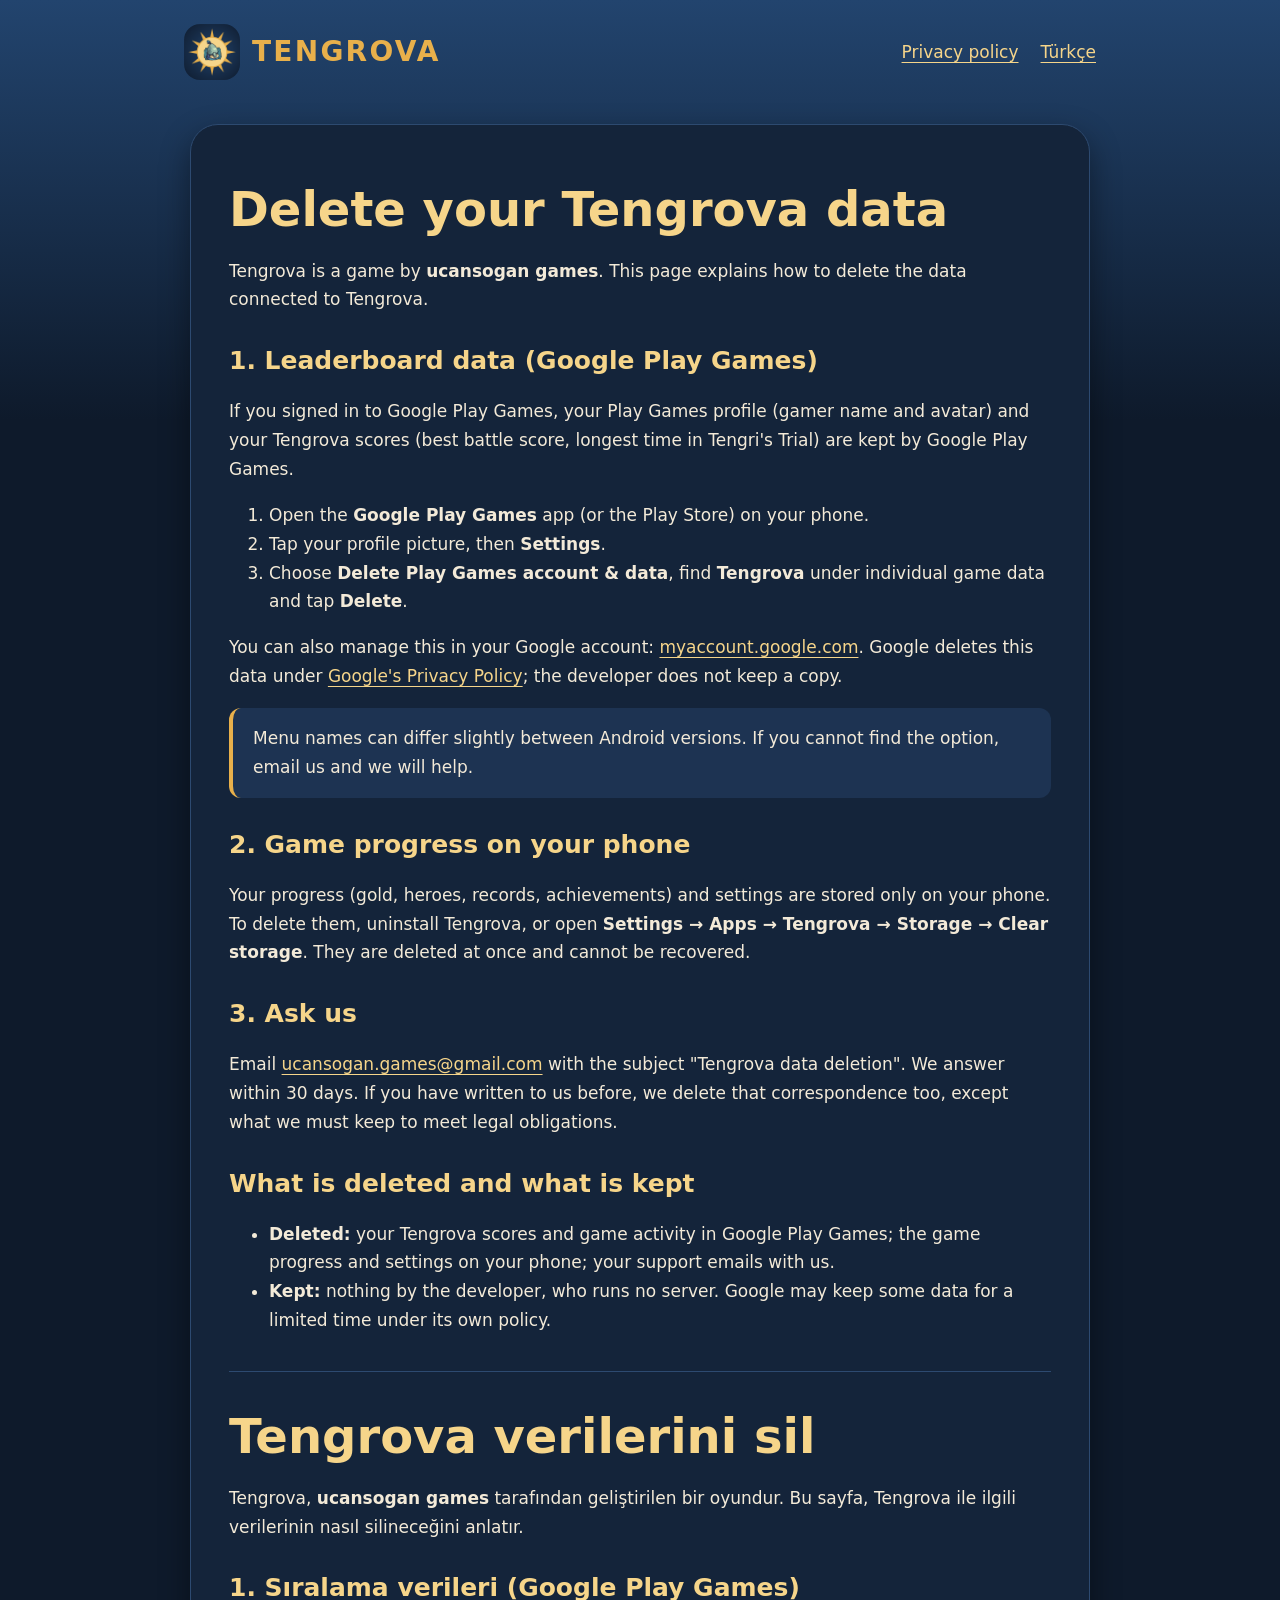
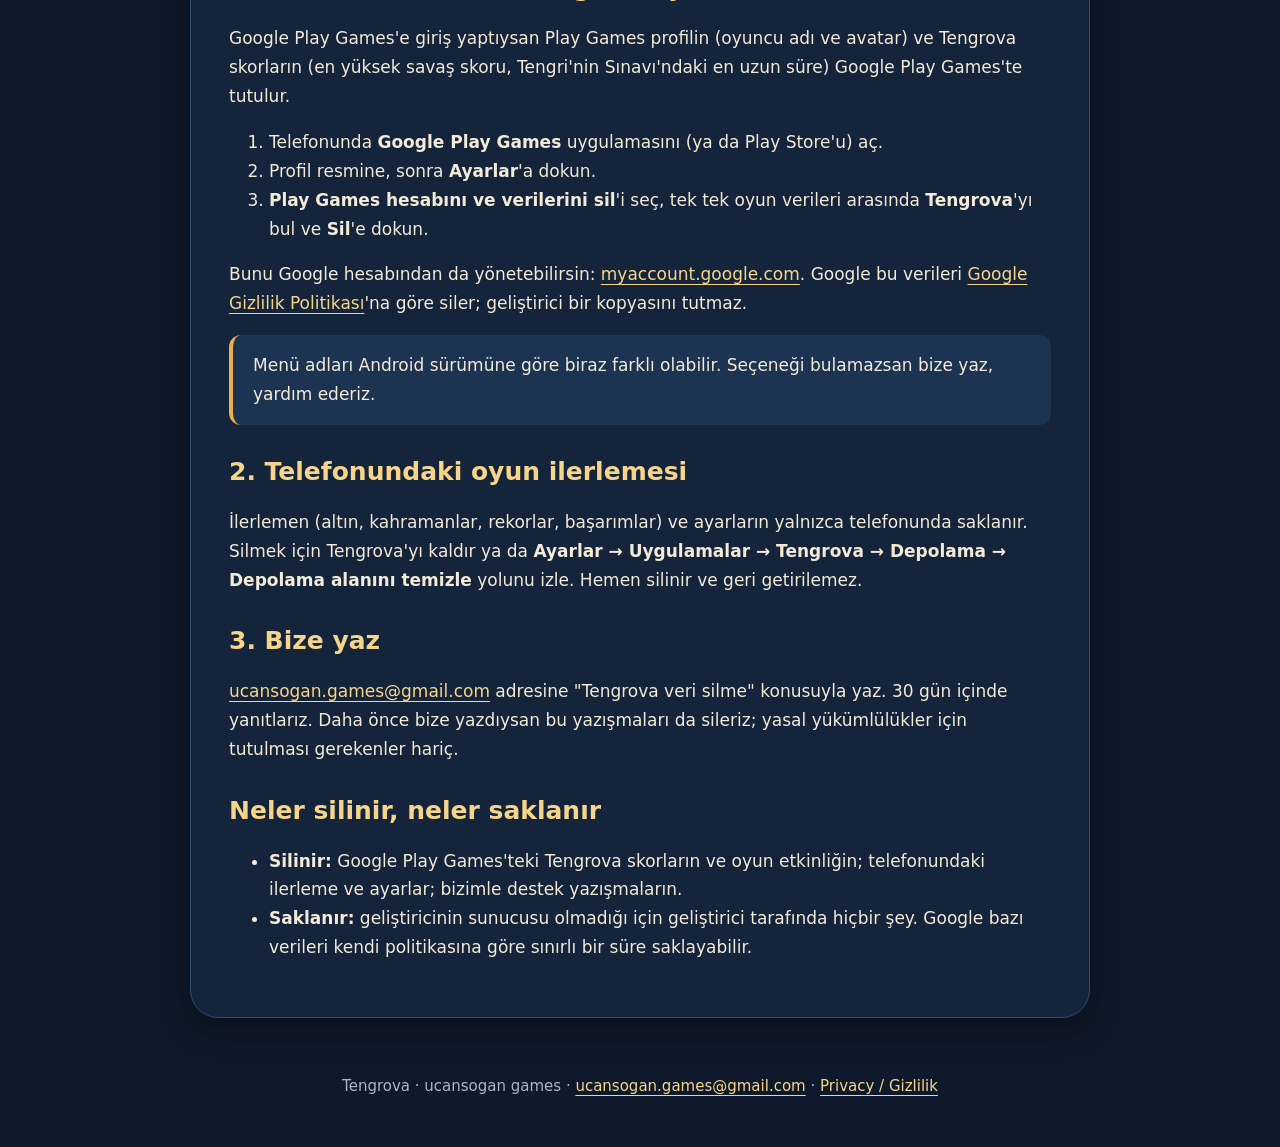
==== delete-data.html @ e9bf5656 "." ====
<!doctype html>
<html lang="en"><head><meta charset="utf-8"><meta name="viewport" content="width=device-width,initial-scale=1"><title>Tengrova — Delete your data / Verilerini sil</title><link rel="stylesheet" href="styles.css"><link rel="icon" type="image/png" href="icon.png"></head>
<body><header><a class="brand" href="index.html"><img src="icon.png" alt="" width="56" height="56">TENGROVA</a><nav aria-label="Main"><a href="privacy.html">Privacy policy</a><a href="#turkce" lang="tr">Türkçe</a></nav></header><main>

<h1>Delete your Tengrova data</h1>
<p>Tengrova is a game by <strong>ucansogan games</strong>. This page explains how to delete the data connected to Tengrova.</p>

<h2>1. Leaderboard data (Google Play Games)</h2>
<p>If you signed in to Google Play Games, your Play Games profile (gamer name and avatar) and your Tengrova scores (best battle score, longest time in Tengri's Trial) are kept by Google Play Games.</p>
<ol>
<li>Open the <strong>Google Play Games</strong> app (or the Play Store) on your phone.</li>
<li>Tap your profile picture, then <strong>Settings</strong>.</li>
<li>Choose <strong>Delete Play Games account &amp; data</strong>, find <strong>Tengrova</strong> under individual game data and tap <strong>Delete</strong>.</li>
</ol>
<p>You can also manage this in your Google account: <a href="https://myaccount.google.com/">myaccount.google.com</a>. Google deletes this data under <a href="https://policies.google.com/privacy">Google's Privacy Policy</a>; the developer does not keep a copy.</p>
<p class="note">Menu names can differ slightly between Android versions. If you cannot find the option, email us and we will help.</p>

<h2>2. Game progress on your phone</h2>
<p>Your progress (gold, heroes, records, achievements) and settings are stored only on your phone. To delete them, uninstall Tengrova, or open <strong>Settings → Apps → Tengrova → Storage → Clear storage</strong>. They are deleted at once and cannot be recovered.</p>

<h2>3. Ask us</h2>
<p>Email <a href="mailto:ucansogan.games@gmail.com?subject=Tengrova%20data%20deletion">ucansogan.games@gmail.com</a> with the subject "Tengrova data deletion". We answer within 30 days. If you have written to us before, we delete that correspondence too, except what we must keep to meet legal obligations.</p>

<h2>What is deleted and what is kept</h2>
<ul>
<li><strong>Deleted:</strong> your Tengrova scores and game activity in Google Play Games; the game progress and settings on your phone; your support emails with us.</li>
<li><strong>Kept:</strong> nothing by the developer, who runs no server. Google may keep some data for a limited time under its own policy.</li>
</ul>

<hr>
<section id="turkce" lang="tr">
<h1>Tengrova verilerini sil</h1>
<p>Tengrova, <strong>ucansogan games</strong> tarafından geliştirilen bir oyundur. Bu sayfa, Tengrova ile ilgili verilerinin nasıl silineceğini anlatır.</p>

<h2>1. Sıralama verileri (Google Play Games)</h2>
<p>Google Play Games'e giriş yaptıysan Play Games profilin (oyuncu adı ve avatar) ve Tengrova skorların (en yüksek savaş skoru, Tengri'nin Sınavı'ndaki en uzun süre) Google Play Games'te tutulur.</p>
<ol>
<li>Telefonunda <strong>Google Play Games</strong> uygulamasını (ya da Play Store'u) aç.</li>
<li>Profil resmine, sonra <strong>Ayarlar</strong>'a dokun.</li>
<li><strong>Play Games hesabını ve verilerini sil</strong>'i seç, tek tek oyun verileri arasında <strong>Tengrova</strong>'yı bul ve <strong>Sil</strong>'e dokun.</li>
</ol>
<p>Bunu Google hesabından da yönetebilirsin: <a href="https://myaccount.google.com/">myaccount.google.com</a>. Google bu verileri <a href="https://policies.google.com/privacy?hl=tr">Google Gizlilik Politikası</a>'na göre siler; geliştirici bir kopyasını tutmaz.</p>
<p class="note">Menü adları Android sürümüne göre biraz farklı olabilir. Seçeneği bulamazsan bize yaz, yardım ederiz.</p>

<h2>2. Telefonundaki oyun ilerlemesi</h2>
<p>İlerlemen (altın, kahramanlar, rekorlar, başarımlar) ve ayarların yalnızca telefonunda saklanır. Silmek için Tengrova'yı kaldır ya da <strong>Ayarlar → Uygulamalar → Tengrova → Depolama → Depolama alanını temizle</strong> yolunu izle. Hemen silinir ve geri getirilemez.</p>

<h2>3. Bize yaz</h2>
<p><a href="mailto:ucansogan.games@gmail.com?subject=Tengrova%20veri%20silme">ucansogan.games@gmail.com</a> adresine "Tengrova veri silme" konusuyla yaz. 30 gün içinde yanıtlarız. Daha önce bize yazdıysan bu yazışmaları da sileriz; yasal yükümlülükler için tutulması gerekenler hariç.</p>

<h2>Neler silinir, neler saklanır</h2>
<ul>
<li><strong>Silinir:</strong> Google Play Games'teki Tengrova skorların ve oyun etkinliğin; telefonundaki ilerleme ve ayarlar; bizimle destek yazışmaların.</li>
<li><strong>Saklanır:</strong> geliştiricinin sunucusu olmadığı için geliştirici tarafında hiçbir şey. Google bazı verileri kendi politikasına göre sınırlı bir süre saklayabilir.</li>
</ul>
</section>
</main><footer><p>Tengrova · ucansogan games · <a href="mailto:ucansogan.games@gmail.com">ucansogan.games@gmail.com</a> · <a href="privacy.html">Privacy / Gizlilik</a></p></footer></body></html>
---- styles.css ----
:root{color-scheme:dark;--ink:#f3ead8;--gold:#e8b04b;--light-gold:#f6d58a;--night:#0e1a2b;--deep-blue:#22446e;--panel:#14243a}
*{box-sizing:border-box}
body{margin:0;background:linear-gradient(180deg,var(--deep-blue),var(--night) 420px) var(--night);color:var(--ink);font:17px/1.7 system-ui,-apple-system,BlinkMacSystemFont,"Segoe UI",sans-serif}
a{color:var(--light-gold);text-underline-offset:4px}
a:focus-visible{outline:3px solid var(--light-gold);outline-offset:5px;border-radius:3px}
header{max-width:960px;margin:auto;padding:24px;display:flex;justify-content:space-between;align-items:center;gap:20px;flex-wrap:wrap}
.brand{display:flex;align-items:center;gap:12px;text-decoration:none;font-size:28px;font-weight:800;letter-spacing:.08em;color:var(--gold)}
.brand img{width:56px;height:56px;border-radius:16px}
nav{display:flex;gap:22px;flex-wrap:wrap}
main{max-width:900px;margin:20px auto 56px;padding:38px;background:var(--panel);border:1px solid #2d4a70;border-radius:28px;box-shadow:0 12px 30px #0006}
.hero{text-align:center;padding:24px 0}
.hero img{width:176px;height:176px;border-radius:36px;box-shadow:0 0 40px #e8b04b33}
.eyebrow{font-size:14px;letter-spacing:.1em;font-weight:750;text-transform:uppercase;color:var(--gold)}
h1,h2{line-height:1.2;color:var(--light-gold)}
h1{font-size:clamp(32px,6vw,48px);margin:18px 0}
h2{font-size:25px;margin-top:32px}
.lead{font-size:21px;max-width:620px;margin:0 auto 24px}
.button{display:inline-block;margin:8px;padding:12px 24px;background:var(--gold);color:var(--night);border-radius:16px;box-shadow:0 5px 0 #a87a2a;font-weight:750;text-decoration:none}
.button.secondary{background:var(--deep-blue);color:var(--ink);box-shadow:0 5px 0 #13294a}
.note{background:#1d3352;border-left:4px solid var(--gold);padding:16px 20px;border-radius:12px}
footer{max-width:900px;padding:0 24px 32px;margin:auto;text-align:center;color:#a9b6c8;font-size:15px}
hr{border:0;border-top:1px solid #2d4a70;margin:36px 0}
html{scroll-behavior:smooth}
@media(prefers-reduced-motion:reduce){html{scroll-behavior:auto}}
@media(max-width:600px){header{padding:18px}main{margin:10px 12px 32px;padding:24px 20px;border-radius:22px}.hero{padding-top:12px}.brand{font-size:25px}nav{gap:15px}}
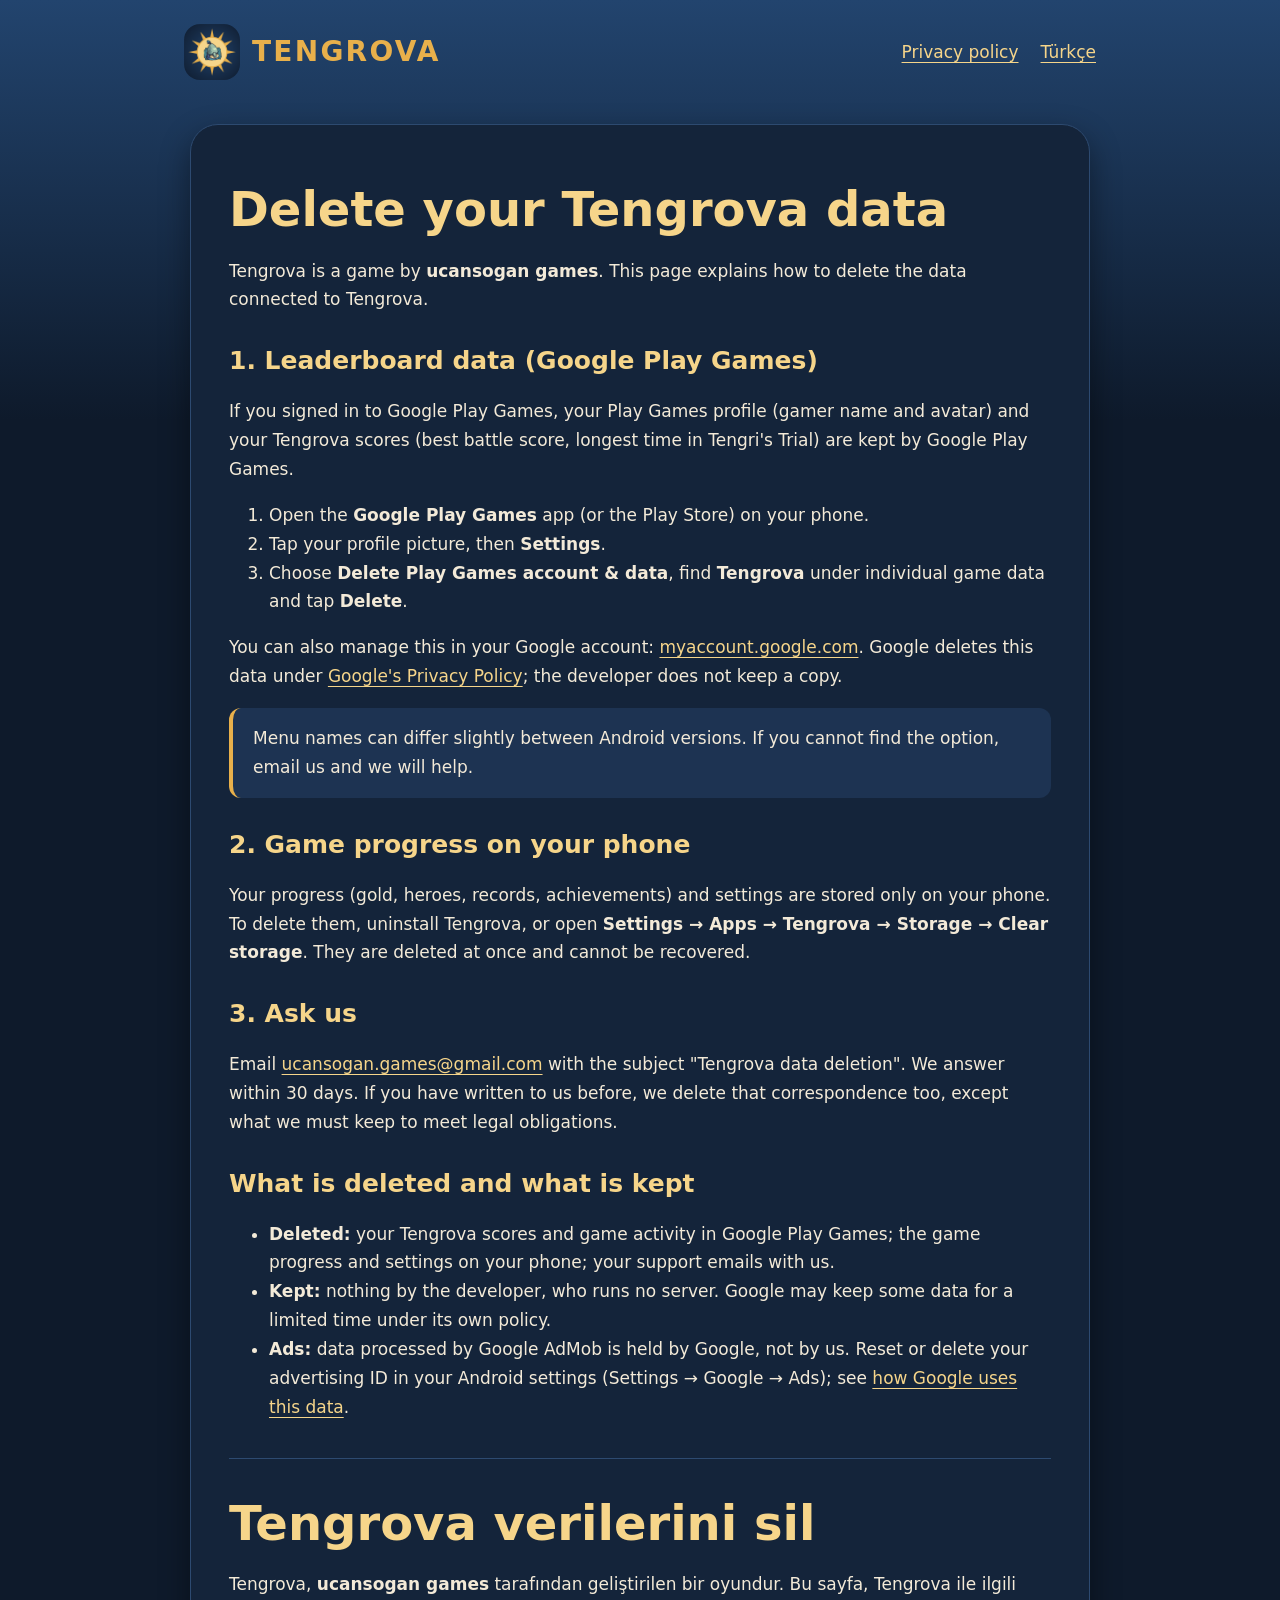
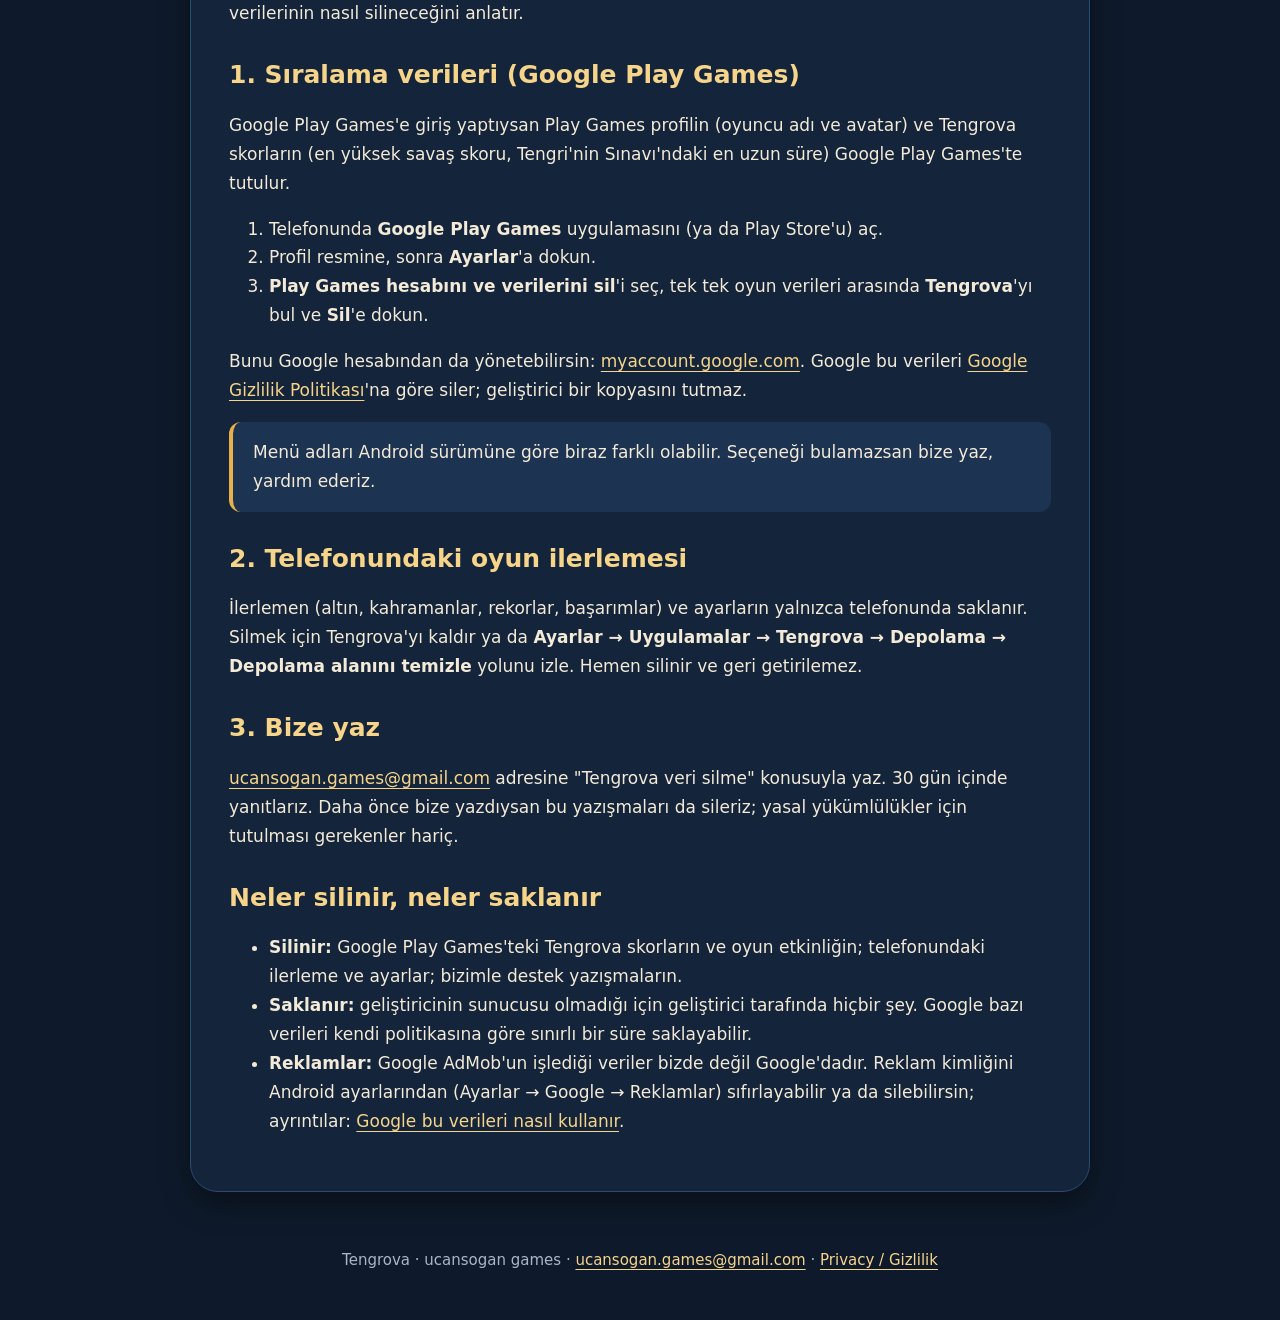
==== commit dfca1598: "." ====
--- a/delete-data.html
+++ b/delete-data.html
@@ -25,6 +25,7 @@
 <ul>
 <li><strong>Deleted:</strong> your Tengrova scores and game activity in Google Play Games; the game progress and settings on your phone; your support emails with us.</li>
 <li><strong>Kept:</strong> nothing by the developer, who runs no server. Google may keep some data for a limited time under its own policy.</li>
+<li><strong>Ads:</strong> data processed by Google AdMob is held by Google, not by us. Reset or delete your advertising ID in your Android settings (Settings → Google → Ads); see <a href="https://policies.google.com/technologies/partner-sites">how Google uses this data</a>.</li>
 </ul>
 
 <hr>
@@ -52,6 +53,7 @@
 <ul>
 <li><strong>Silinir:</strong> Google Play Games'teki Tengrova skorların ve oyun etkinliğin; telefonundaki ilerleme ve ayarlar; bizimle destek yazışmaların.</li>
 <li><strong>Saklanır:</strong> geliştiricinin sunucusu olmadığı için geliştirici tarafında hiçbir şey. Google bazı verileri kendi politikasına göre sınırlı bir süre saklayabilir.</li>
+<li><strong>Reklamlar:</strong> Google AdMob'un işlediği veriler bizde değil Google'dadır. Reklam kimliğini Android ayarlarından (Ayarlar → Google → Reklamlar) sıfırlayabilir ya da silebilirsin; ayrıntılar: <a href="https://policies.google.com/technologies/partner-sites?hl=tr">Google bu verileri nasıl kullanır</a>.</li>
 </ul>
 </section>
 </main><footer><p>Tengrova · ucansogan games · <a href="mailto:ucansogan.games@gmail.com">ucansogan.games@gmail.com</a> · <a href="privacy.html">Privacy / Gizlilik</a></p></footer></body></html>
